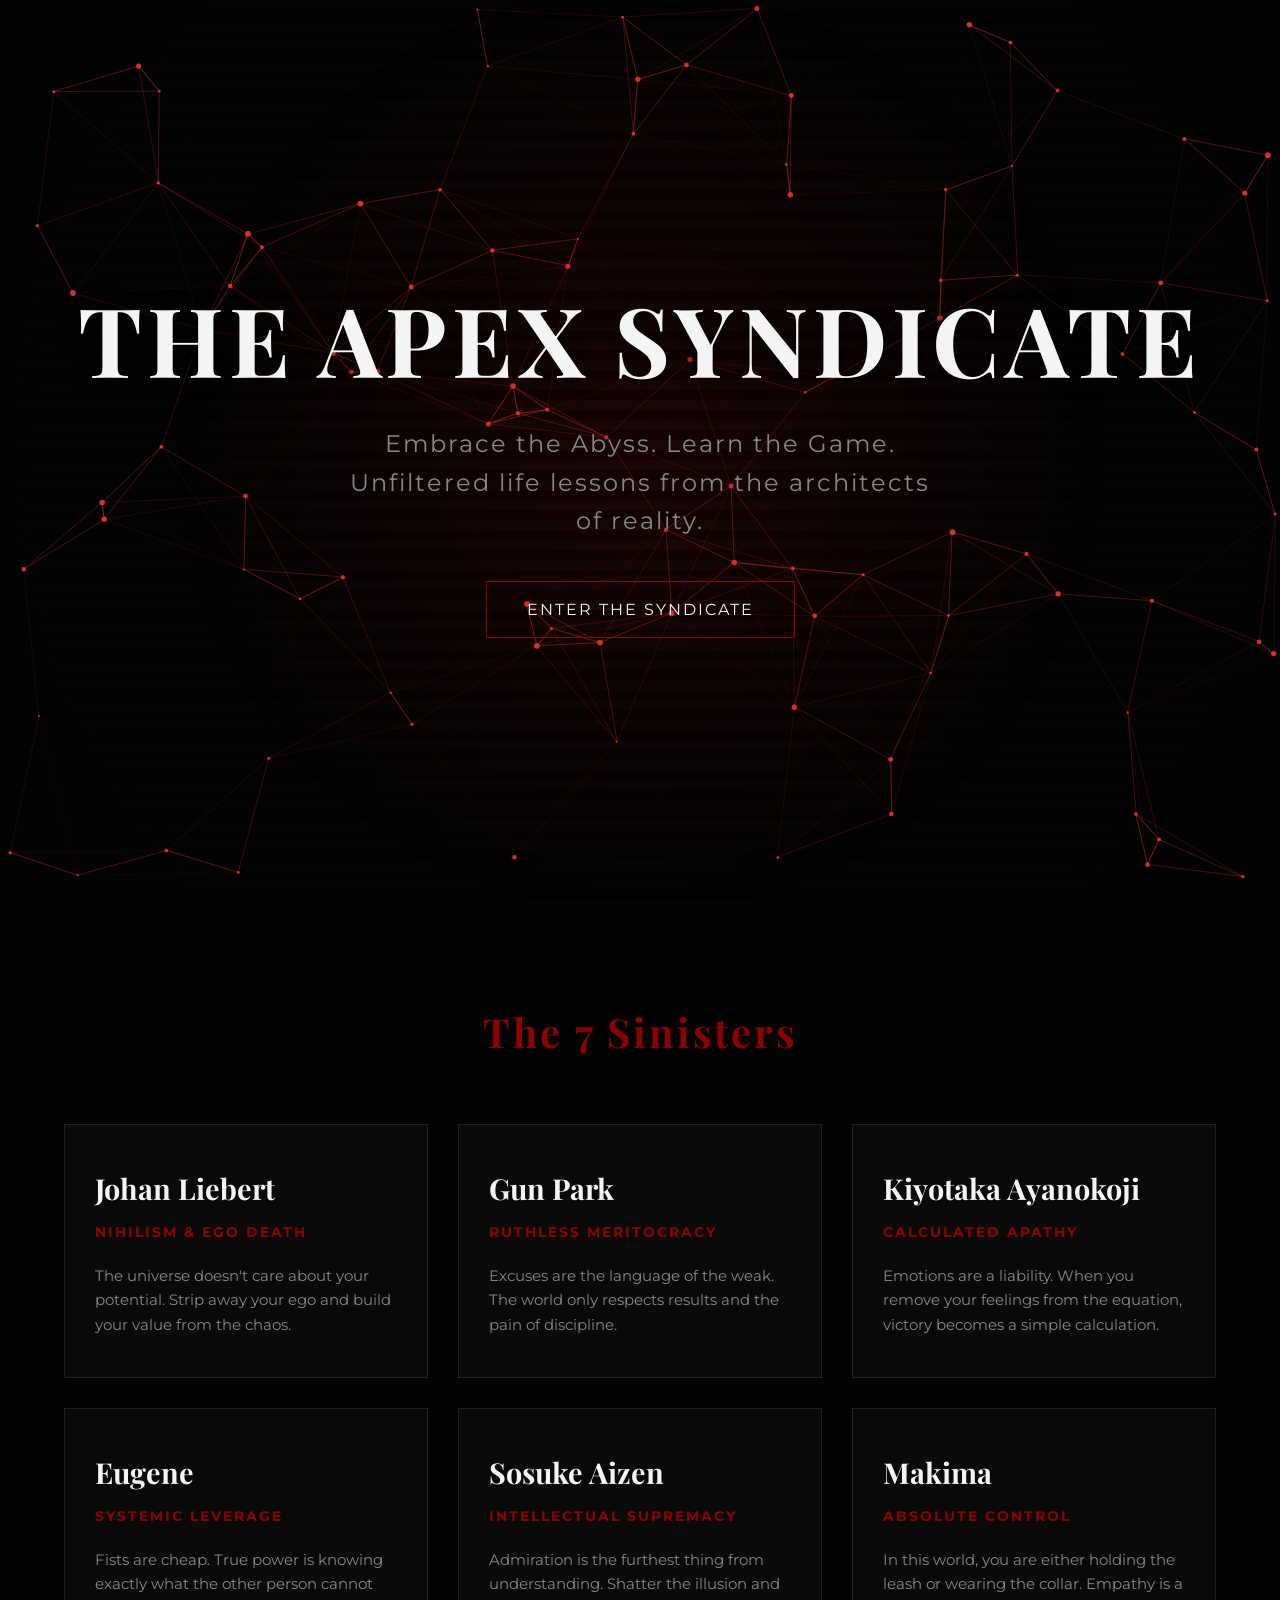
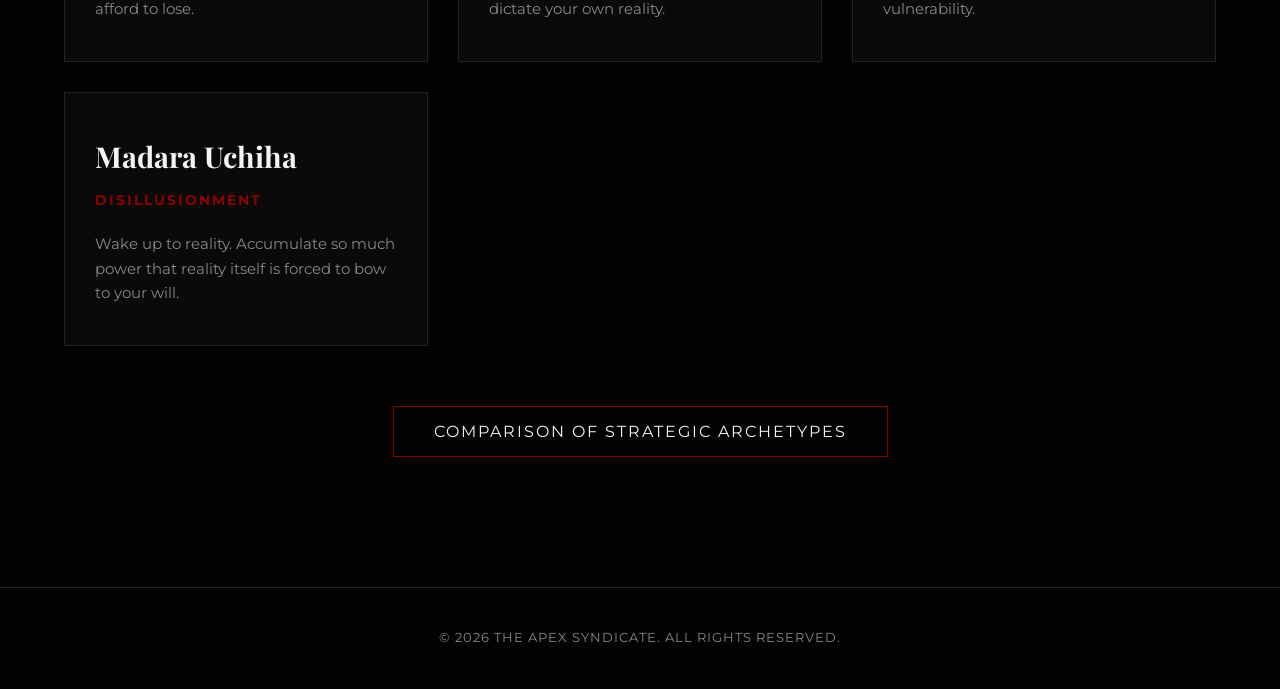
==== index.html @ 68fc1588 "Rename Syndicate.html to index.html" ====
<!DOCTYPE html>
<html lang="en">

<head>
    <meta charset="UTF-8">
    <meta name="viewport" content="width=device-width, initial-scale=1.0">
    <title>The Apex Syndicate | Reality Architects</title>
    <link rel="stylesheet" href="styles.css">
</head>

<body>

    <div class="mist-container"></div>

    <section class="hero">
        <h1>The Apex Syndicate</h1>
        <p>Embrace the Abyss. Learn the Game. Unfiltered life lessons from the architects of reality.</p>
        <a href="#roster" class="btn">Enter the Syndicate</a>
    </section>

    <section id="roster" class="roster-section">
        <h2 class="section-title scroll-target">The 7 Sinisters</h2>
        <div class="grid">
            <a href="Johan.html" class="card scroll-target" style="text-decoration: none; color: inherit; display: block; cursor: pointer;">
                <h3>Johan Liebert</h3>
                <h4>Nihilism & Ego Death</h4>
                <p>The universe doesn't care about your potential. Strip away your ego and build your value from the
                    chaos.</p>
            </a>
            <a href="Gun.html" class="card scroll-target" style="text-decoration: none; color: inherit; display: block; cursor: pointer;">
                <h3>Gun Park</h3>
                <h4>Ruthless Meritocracy</h4>
                <p>Excuses are the language of the weak. The world only respects results and the pain of discipline.</p>
            </a>
            <a href="Ayanokoji.html" class="card scroll-target" style="text-decoration: none; color: inherit; display: block; cursor: pointer;">
                <h3>Kiyotaka Ayanokoji</h3>
                <h4>Calculated Apathy</h4>
                <p>Emotions are a liability. When you remove your feelings from the equation, victory becomes a simple
                    calculation.</p>
            </a>
            <a href="Eugene.html" class="card scroll-target" style="text-decoration: none; color: inherit; display: block; cursor: pointer;">
                <h3>Eugene</h3>
                <h4>Systemic Leverage</h4>
                <p>Fists are cheap. True power is knowing exactly what the other person cannot afford to lose.</p>
            </a>
            <a href="Aizen.html" class="card scroll-target" style="text-decoration: none; color: inherit; display: block; cursor: pointer;">
                <h3>Sosuke Aizen</h3>
                <h4>Intellectual Supremacy</h4>
                <p>Admiration is the furthest thing from understanding. Shatter the illusion and dictate your own
                    reality.</p>
            </a>
            <a href="Makima.html" class="card scroll-target" style="text-decoration: none; color: inherit; display: block; cursor: pointer;">
                <h3>Makima</h3>
                <h4>Absolute Control</h4>
                <p>In this world, you are either holding the leash or wearing the collar. Empathy is a vulnerability.
                </p>
            </a>
            <a href="Madara.html" class="card scroll-target" style="text-decoration: none; color: inherit; display: block; cursor: pointer;">
                <h3>Madara Uchiha</h3>
                <h4>Disillusionment</h4>
                <p>Wake up to reality. Accumulate so much power that reality itself is forced to bow to your will.</p>
            </a>
        </div>

        <!-- Button and hidden lessons section added below -->
        <div style="text-align: center; margin-top: 60px; margin-bottom: 30px;">
            <button id="learn-btn" class="btn">Comparison of Strategic Archetypes</button>
        </div>

        <div id="lessons-content" style="display: none; margin-top: 50px; border-top: 1px solid #333; padding-top: 40px; opacity: 0; transition: opacity 0.5s ease; padding-bottom: 40px;">
            <h3 style="text-align: center; color: var(--text-main); margin-bottom: 30px;">Comparison of Strategic Archetypes</h3>
            <div style="overflow-x: auto; max-width: 900px; margin: 0 auto;">
                <table style="width: 100%; border-collapse: collapse; background: rgba(15, 15, 15, 0.4); border: 1px solid #222;">
                    <thead>
                        <tr style="background: rgba(138, 3, 3, 0.15); border-bottom: 2px solid var(--accent-red);">
                            <th style="padding: 15px; text-align: left; color: #fff; font-family: 'Playfair Display', serif;">Character</th>
                            <th style="padding: 15px; text-align: left; color: #fff; font-family: 'Playfair Display', serif;">Power Source</th>
                            <th style="padding: 15px; text-align: left; color: #fff; font-family: 'Playfair Display', serif;">Primary Method</th>
                            <th style="padding: 15px; text-align: left; color: #fff; font-family: 'Playfair Display', serif;">Fatal Flaw</th>
                        </tr>
                    </thead>
                    <tbody>
                        <tr style="border-bottom: 1px solid #222;">
                            <td style="padding: 15px; color: var(--accent-red); font-weight: bold;">Johan</td>
                            <td style="padding: 15px; color: #b0b0b0;">Existential Void</td>
                            <td style="padding: 15px; color: #b0b0b0;">Psychological Erasure</td>
                            <td style="padding: 15px; color: #b0b0b0;">Desire for Proof of Existence</td>
                        </tr>
                        <tr style="border-bottom: 1px solid #222;">
                            <td style="padding: 15px; color: var(--accent-red); font-weight: bold;">Gun</td>
                            <td style="padding: 15px; color: #b0b0b0;">Physical Mastery</td>
                            <td style="padding: 15px; color: #b0b0b0;">Brutal Meritocracy</td>
                            <td style="padding: 15px; color: #b0b0b0;">Battle-Lust/Boredom</td>
                        </tr>
                        <tr style="border-bottom: 1px solid #222;">
                            <td style="padding: 15px; color: var(--accent-red); font-weight: bold;">Ayanokoji</td>
                            <td style="padding: 15px; color: #b0b0b0;">White Room Logic</td>
                            <td style="padding: 15px; color: #b0b0b0;">Utilitarian Manipulation</td>
                            <td style="padding: 15px; color: #b0b0b0;">Curiosity of the Heart</td>
                        </tr>
                        <tr style="border-bottom: 1px solid #222;">
                            <td style="padding: 15px; color: var(--accent-red); font-weight: bold;">Eugene</td>
                            <td style="padding: 15px; color: #b0b0b0;">Corporate Capital</td>
                            <td style="padding: 15px; color: #b0b0b0;">Financial/Legal Leverage</td>
                            <td style="padding: 15px; color: #b0b0b0;">Physical Frailty/Brother</td>
                        </tr>
                        <tr style="border-bottom: 1px solid #222;">
                            <td style="padding: 15px; color: var(--accent-red); font-weight: bold;">Aizen</td>
                            <td style="padding: 15px; color: #b0b0b0;">Transcendent Intellect</td>
                            <td style="padding: 15px; color: #b0b0b0;">Sensory Hypnosis</td>
                            <td style="padding: 15px; color: #b0b0b0;">Arrogance/Superiority</td>
                        </tr>
                        <tr style="border-bottom: 1px solid #222;">
                            <td style="padding: 15px; color: var(--accent-red); font-weight: bold;">Makima</td>
                            <td style="padding: 15px; color: #b0b0b0;">Conceptual Authority</td>
                            <td style="padding: 15px; color: #b0b0b0;">Grooming/Dependency</td>
                            <td style="padding: 15px; color: #b0b0b0;">Inability to see "Equals"</td>
                        </tr>
                        <tr>
                            <td style="padding: 15px; color: var(--accent-red); font-weight: bold;">Madara</td>
                            <td style="padding: 15px; color: #b0b0b0;">Mythic Willpower</td>
                            <td style="padding: 15px; color: #b0b0b0;">Long-term Resurrection</td>
                            <td style="padding: 15px; color: #b0b0b0;">Trusting the "Script" (Zetsu)</td>
                        </tr>
                    </tbody>
                </table>
            </div>
        </div>
    </section>

    <footer>
        <p>&copy; 2026 THE APEX SYNDICATE. ALL RIGHTS RESERVED.</p>
    </footer>

    <script src="scripts.js"></script>
</body>

</html>
---- styles.css ----
@import url('https://fonts.googleapis.com/css2?family=Montserrat:wght@300;400;700;900&family=Playfair+Display:ital,wght@0,400;0,700;1,400&display=swap');

:root {
    --bg-color: #030303;
    --text-main: #f4f4f4;
    --text-muted: #888888;
    --accent-red: #8a0303;
    --mist-color: rgba(20, 20, 20, 0.8);
    /* Added a premium easing curve for all animations */
    --premium-ease: cubic-bezier(0.16, 1, 0.3, 1);
}

* {
    margin: 0;
    padding: 0;
    box-sizing: border-box;
}

/* Added smooth scrolling for the anchor links */
html {
    scroll-behavior: smooth;
}

body {
    background-color: var(--bg-color);
    color: var(--text-main);
    font-family: 'Montserrat', sans-serif;
    overflow-x: hidden;
    line-height: 1.6;
}

/* Animated Mist Background */
.mist-container {
    position: fixed;
    top: 0;
    left: 0;
    width: 100vw;
    height: 100vh;
    pointer-events: none;
    z-index: -1;
    background: radial-gradient(circle at center, transparent 0%, var(--bg-color) 80%),
        repeating-linear-gradient(0deg, transparent, transparent 10px, rgba(255, 255, 255, 0.02) 10px, rgba(255, 255, 255, 0.02) 20px);
    animation: mistDrift 20s infinite alternate ease-in-out;
}

@keyframes mistDrift {
    0% {
        transform: scale(1) translate(0, 0);
        opacity: 0.5;
    }

    100% {
        transform: scale(1.1) translate(-20px, 15px);
        opacity: 0.8;
    }
}

/* Navigation (From Johan.html) */
nav {
    padding: 30px 5%;
    position: absolute;
    top: 0;
    left: 0;
    width: 100%;
    z-index: 100;
}

nav a {
    color: var(--text-muted);
    text-decoration: none;
    font-size: 0.9rem;
    text-transform: uppercase;
    letter-spacing: 2px;
    transition: color 0.3s ease;
}

nav a:hover {
    color: var(--text-main);
}

/* --- HERO SECTION ANIMATIONS --- */
.hero {
    height: 100vh;
    display: flex;
    flex-direction: column;
    justify-content: center;
    align-items: center;
    text-align: center;
    padding: 0 20px;
    background: radial-gradient(circle at 50% 50%, rgba(138, 3, 3, 0.15) 0%, transparent 60%);
}

/* Hero variation for content pages (from Johan.html) */
.hero-content {
    height: 85vh;
}

/* Keyframes for Hero Entrance */
@keyframes fadeUp {
    0% {
        opacity: 0;
        transform: translateY(30px);
        filter: blur(4px);
    }

    100% {
        opacity: 1;
        transform: translateY(0);
        filter: blur(0);
    }
}

.hero h1 {
    font-family: 'Playfair Display', serif;
    font-size: clamp(3rem, 8vw, 6rem);
    text-transform: uppercase;
    letter-spacing: 5px;
    margin-bottom: 10px;
    text-shadow: 0 0 20px rgba(0, 0, 0, 0.8);
    /* Apply animation */
    animation: fadeUp 1.2s var(--premium-ease) forwards;
    opacity: 0;
}

/* Content specific heading format */
.hero-content h1 {
    font-size: clamp(3rem, 7vw, 6rem);
    margin-bottom: 5px;
}

.hero h2 {
    font-family: 'Playfair Display', serif;
    font-size: clamp(1.2rem, 2vw, 2rem);
    color: var(--accent-red);
    font-style: italic;
    margin-bottom: 25px;
    animation: fadeUp 1.2s var(--premium-ease) 0.2s forwards;
    opacity: 0;
}

.hero p {
    font-size: clamp(1rem, 2vw, 1.5rem);
    color: var(--text-muted);
    letter-spacing: 2px;
    margin-bottom: 40px;
    max-width: 600px;
    /* Staggered delay */
    animation: fadeUp 1.2s var(--premium-ease) 0.3s forwards;
    opacity: 0;
}

.btn {
    padding: 15px 40px;
    border: 1px solid var(--accent-red);
    background: transparent;
    color: var(--text-main);
    font-family: 'Montserrat', sans-serif;
    font-size: 1rem;
    text-transform: uppercase;
    letter-spacing: 2px;
    cursor: pointer;
    transition: all 0.4s var(--premium-ease);
    text-decoration: none;
    /* Staggered delay */
    animation: fadeUp 1.2s var(--premium-ease) 0.6s forwards;
    opacity: 0;
}

.btn:hover {
    background: var(--accent-red);
    box-shadow: 0 0 20px rgba(138, 3, 3, 0.6);
    transform: translateY(-2px);
}

/* --- ROSTER SECTION --- */
.roster-section {
    padding: 100px 5%;
    max-width: 1400px;
    margin: 0 auto;
}

.section-title {
    text-align: center;
    font-family: 'Playfair Display', serif;
    font-size: 2.5rem;
    margin-bottom: 60px;
    color: var(--accent-red);
    letter-spacing: 3px;
    /* Scroll reveal initial state */
    opacity: 0;
    transform: translateY(20px);
    transition: all 1s var(--premium-ease);
}

.grid {
    display: grid;
    grid-template-columns: repeat(auto-fit, minmax(300px, 1fr));
    gap: 30px;
}

.card {
    background: rgba(15, 15, 15, 0.6);
    border: 1px solid #222;
    padding: 40px 30px;
    position: relative;
    overflow: hidden;
    /* Scroll reveal initial state */
    opacity: 0;
    transform: translateY(40px) scale(0.98);
    transition: transform 0.6s var(--premium-ease),
        border-color 0.4s ease,
        box-shadow 0.4s ease,
        opacity 0.8s ease;
}

/* Class added by JavaScript when element is scrolled into view */
.is-visible,
.card.is-visible,
.section-title.is-visible {
    opacity: 1 !important;
    transform: translateY(0) scale(1) !important;
}

.card::before {
    content: '';
    position: absolute;
    top: 0;
    left: 0;
    width: 100%;
    height: 2px;
    background: var(--accent-red);
    transform: scaleX(0);
    transform-origin: left;
    transition: transform 0.6s var(--premium-ease);
}

/* Enhanced Hover State */
.card:hover {
    transform: translateY(-8px);
    border-color: rgba(138, 3, 3, 0.5);
    box-shadow: 0 15px 30px rgba(0, 0, 0, 0.8), 0 0 15px rgba(138, 3, 3, 0.15);
    background: rgba(20, 20, 20, 0.8);
}

.card:hover::before {
    transform: scaleX(1);
}

.card h3 {
    font-size: 1.8rem;
    margin-bottom: 10px;
    font-family: 'Playfair Display', serif;
    transition: color 0.3s ease;
}

.card:hover h3 {
    color: #ffffff;
}

.card h4 {
    color: var(--accent-red);
    font-size: 0.9rem;
    text-transform: uppercase;
    letter-spacing: 2px;
    margin-bottom: 20px;
}

.card p {
    color: var(--text-muted);
    font-size: 0.95rem;
    transition: color 0.3s ease;
}

.card:hover p {
    color: #d1d1d1;
}

/* --- CONTENT SECTION (For character pages like Johan.html) --- */
.content-container {
    max-width: 900px;
    margin: 0 auto;
    padding: 40px 5% 100px;
}

.article-section {
    margin-bottom: 70px;
    opacity: 0;
    transform: translateY(40px);
    transition: all 1s var(--premium-ease);
}

.article-section h3 {
    font-family: 'Playfair Display', serif;
    font-size: 2.2rem;
    color: var(--accent-red);
    margin-bottom: 30px;
    position: relative;
    padding-bottom: 12px;
    letter-spacing: 2px;
}

.article-section h3::after {
    content: '';
    position: absolute;
    left: 0;
    bottom: 0;
    height: 2px;
    width: 80px;
    background: var(--accent-red);
}

.subsection {
    margin-bottom: 35px;
    background: rgba(15, 15, 15, 0.4);
    border: 1px solid #1a1a1a;
    padding: 25px 35px;
    border-left: 3px solid transparent;
    transition: border-left 0.4s ease, background 0.4s ease;
}

.subsection:hover {
    border-left: 3px solid var(--accent-red);
    background: rgba(20, 20, 20, 0.6);
}

.subsection h4 {
    font-size: 1.15rem;
    color: #ffffff;
    font-weight: 700;
    margin-bottom: 12px;
    letter-spacing: 1px;
    text-transform: uppercase;
}

.subsection p {
    color: #b0b0b0;
    font-size: 1.05rem;
    line-height: 1.8;
}

/* Conclusion Block */
.conclusion-block {
    background: rgba(138, 3, 3, 0.08);
    border-left: 4px solid var(--accent-red);
    padding: 40px;
    margin-top: 60px;
    font-family: 'Playfair Display', serif;
    font-size: 1.35rem;
    font-style: italic;
    color: var(--text-main);
    line-height: 1.8;
    opacity: 0;
    transform: translateY(40px);
    transition: all 1s var(--premium-ease);
}

/* Footer */
footer {
    text-align: center;
    padding: 40px 20px;
    border-top: 1px solid #222;
    color: var(--text-muted);
    font-size: 0.8rem;
    letter-spacing: 1px;
}
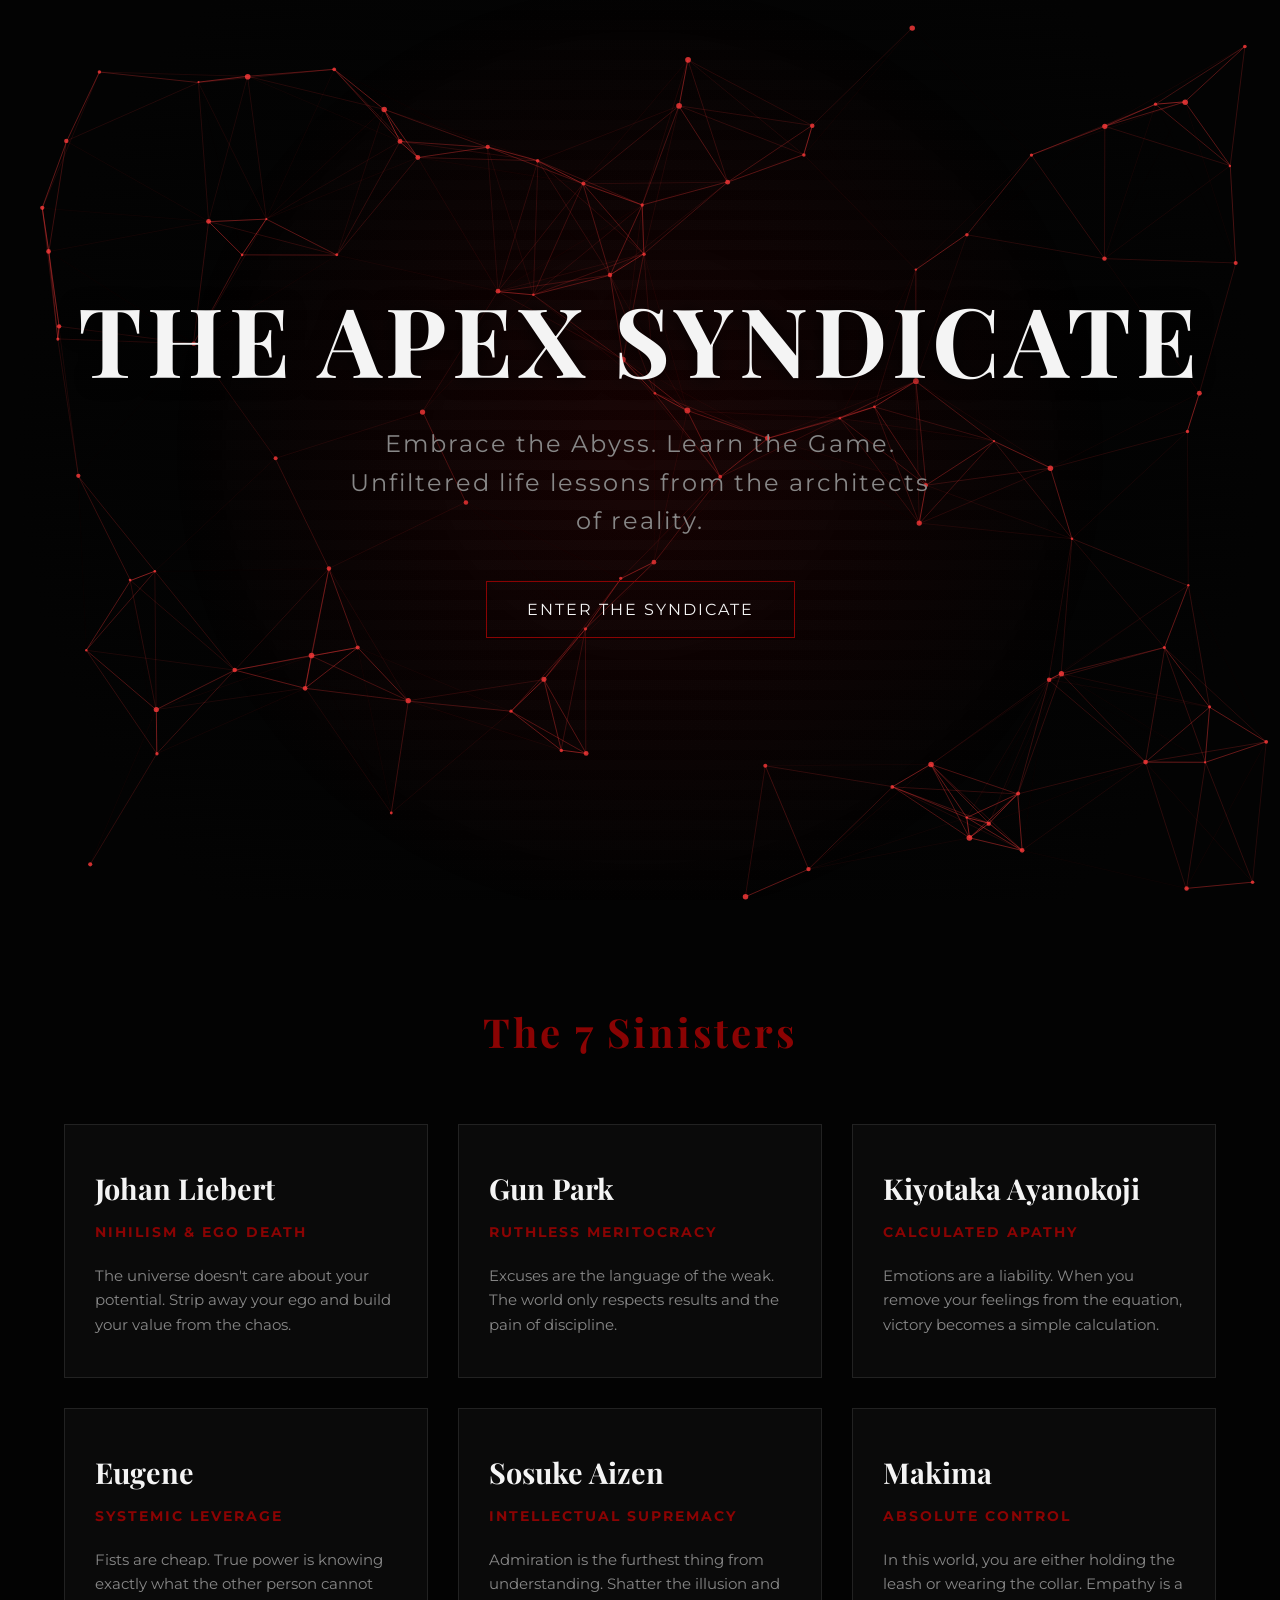
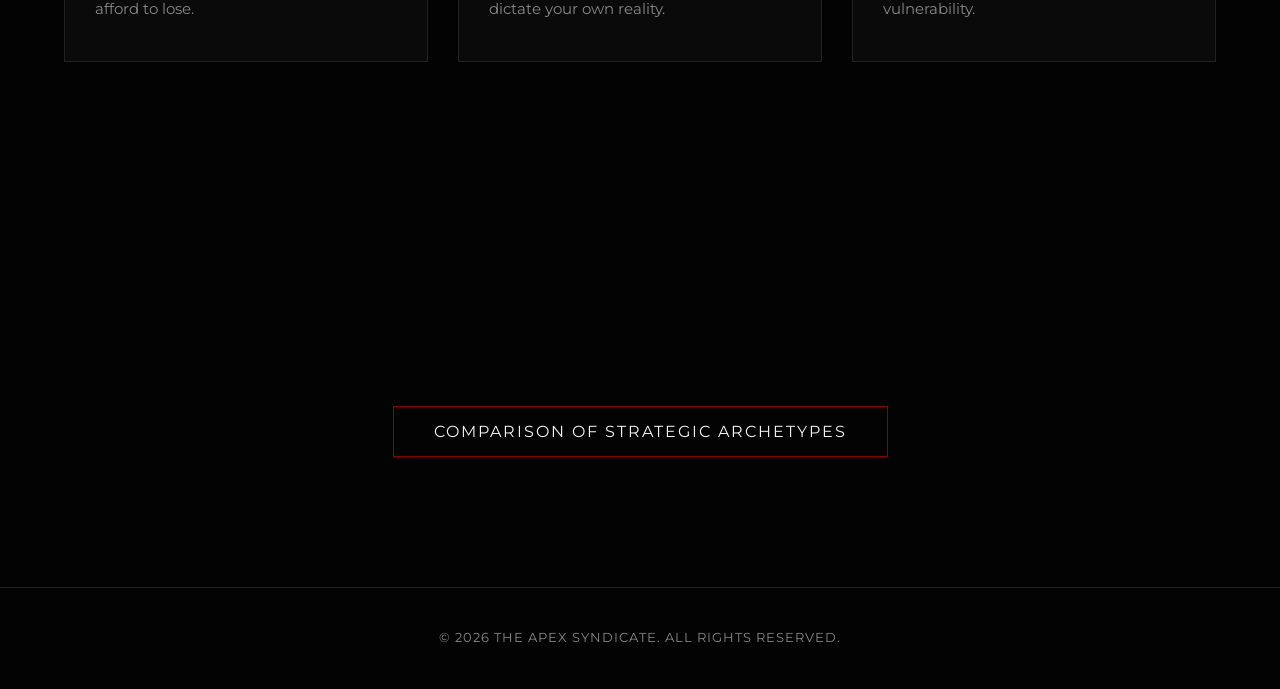
==== commit 24f6d5ab: "Update index.html" ====
--- a/index.html
+++ b/index.html
@@ -6,6 +6,7 @@
     <meta name="viewport" content="width=device-width, initial-scale=1.0">
     <title>The Apex Syndicate | Reality Architects</title>
     <link rel="stylesheet" href="styles.css">
+    <link rel="icon/png" href="favicon.png">
 </head>
 
 <body>
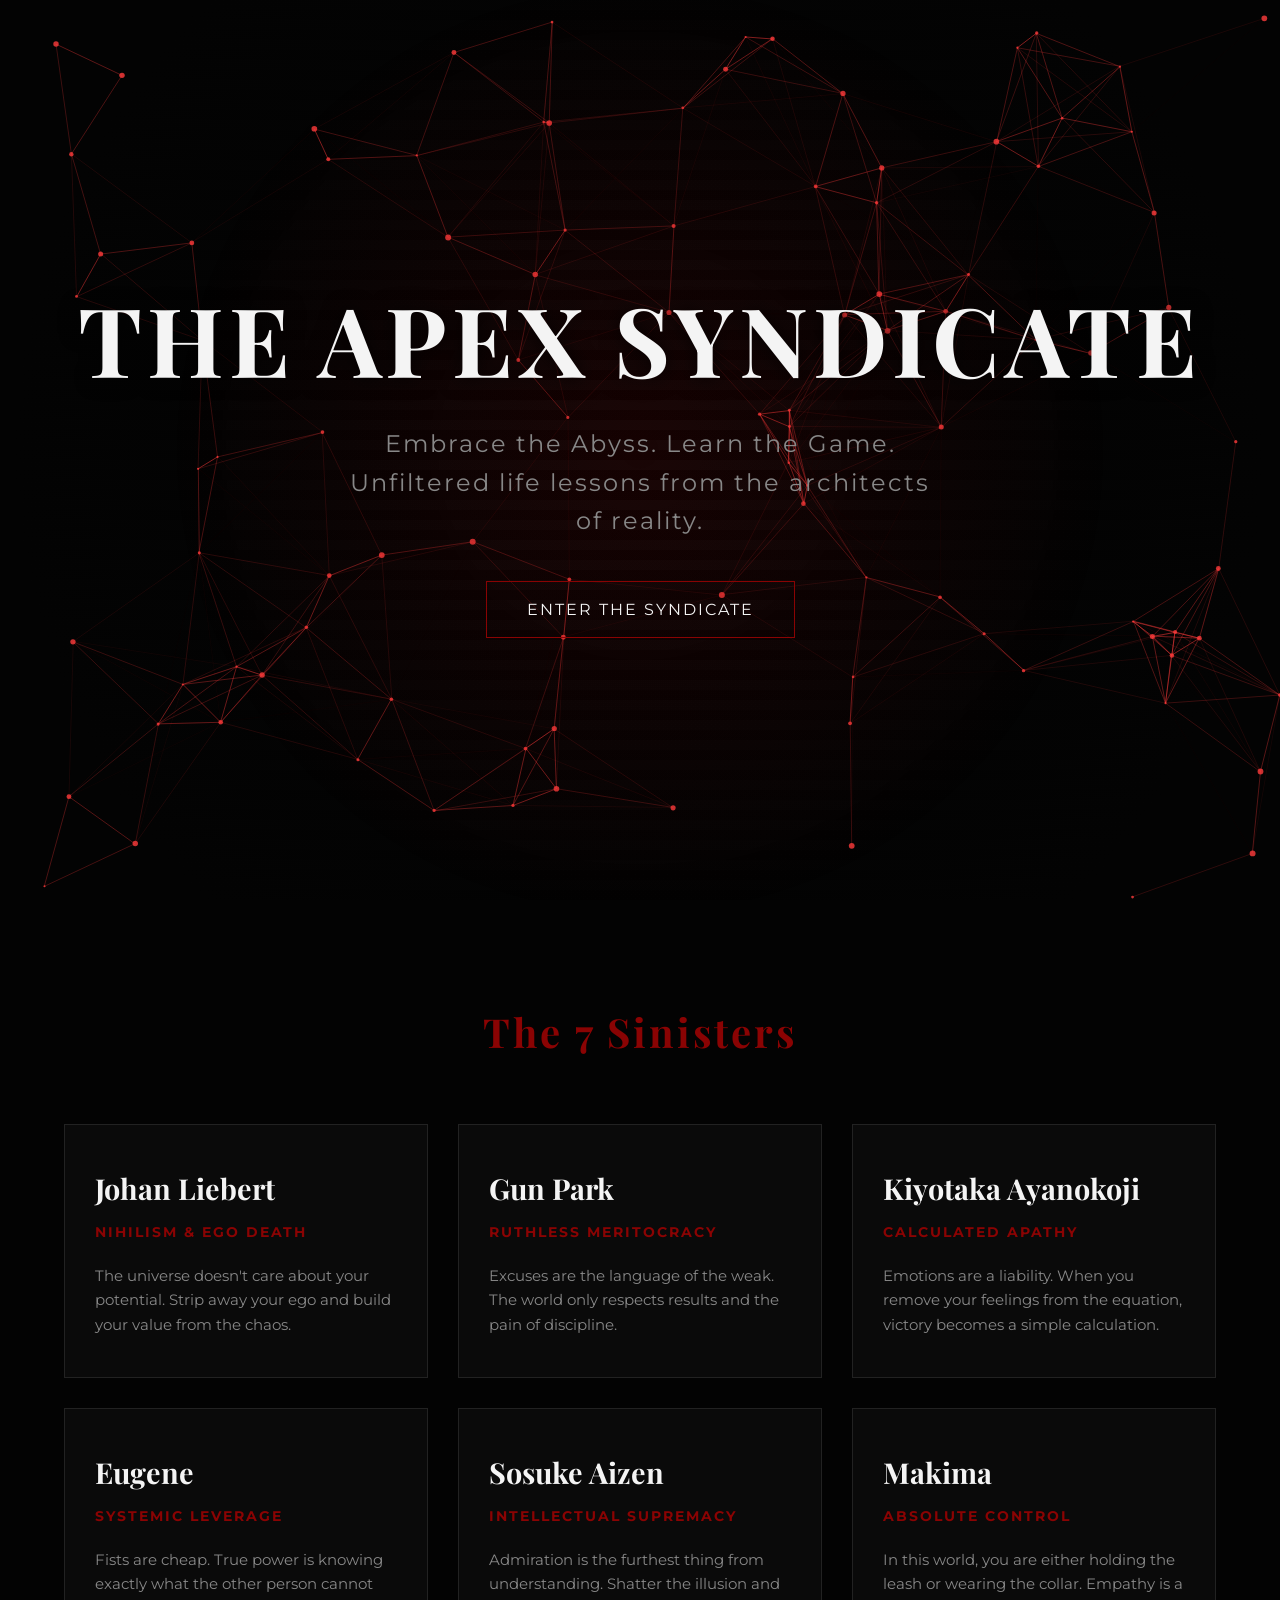
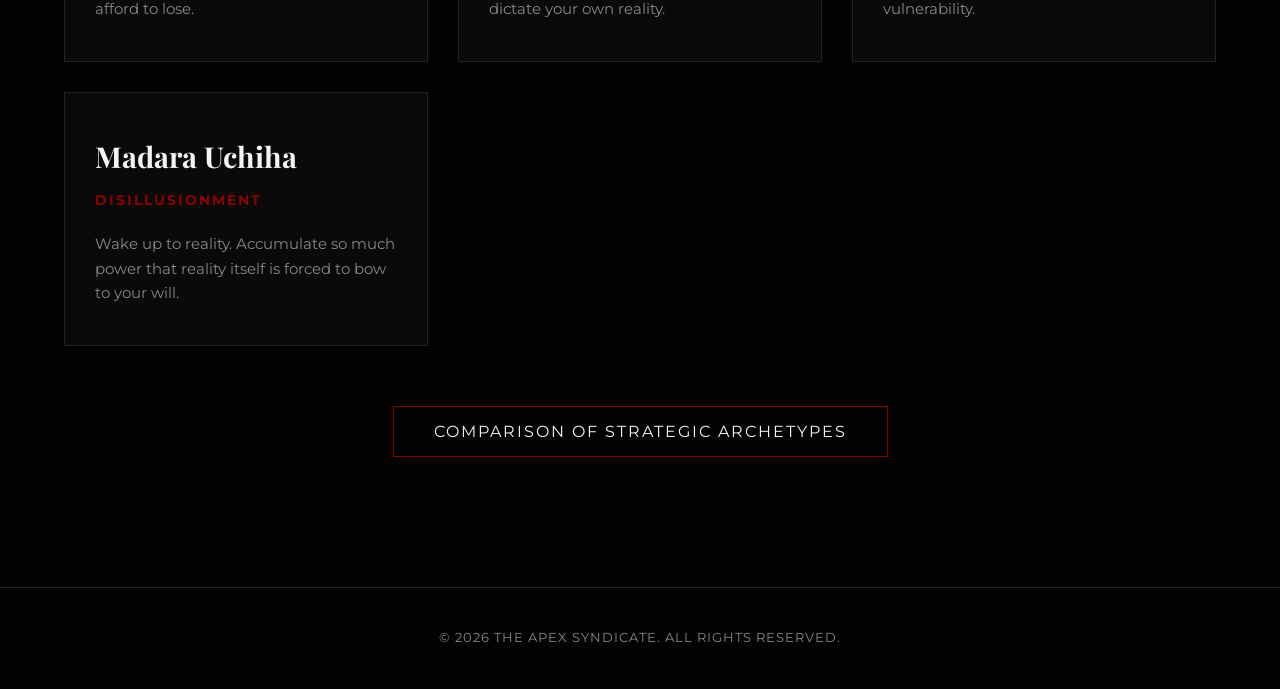
==== commit 1e157b05: "Update index.html" ====
--- a/index.html
+++ b/index.html
@@ -6,7 +6,7 @@
     <meta name="viewport" content="width=device-width, initial-scale=1.0">
     <title>The Apex Syndicate | Reality Architects</title>
     <link rel="stylesheet" href="styles.css">
-    <link rel="icon/png" href="favicon.png">
+    <link rel="icon" type="image/png" href="favicon.png">
 </head>
 
 <body>
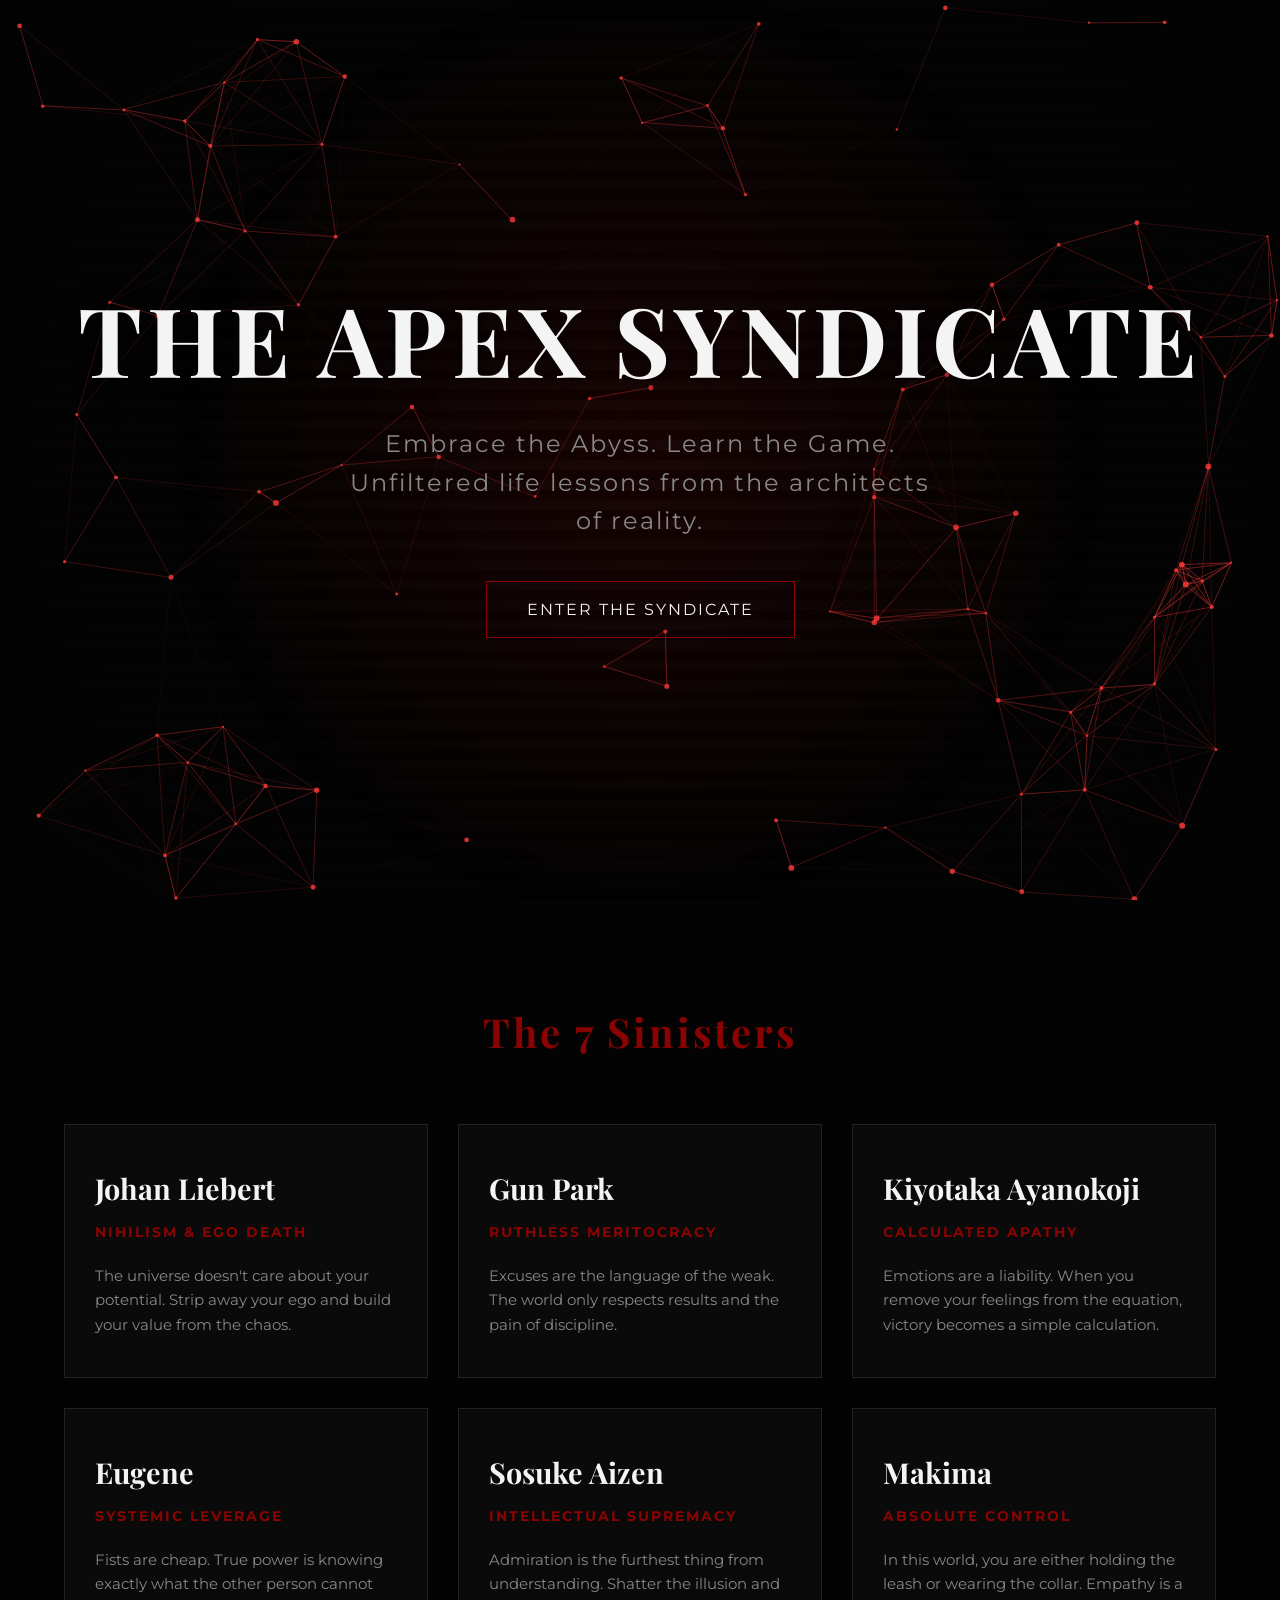
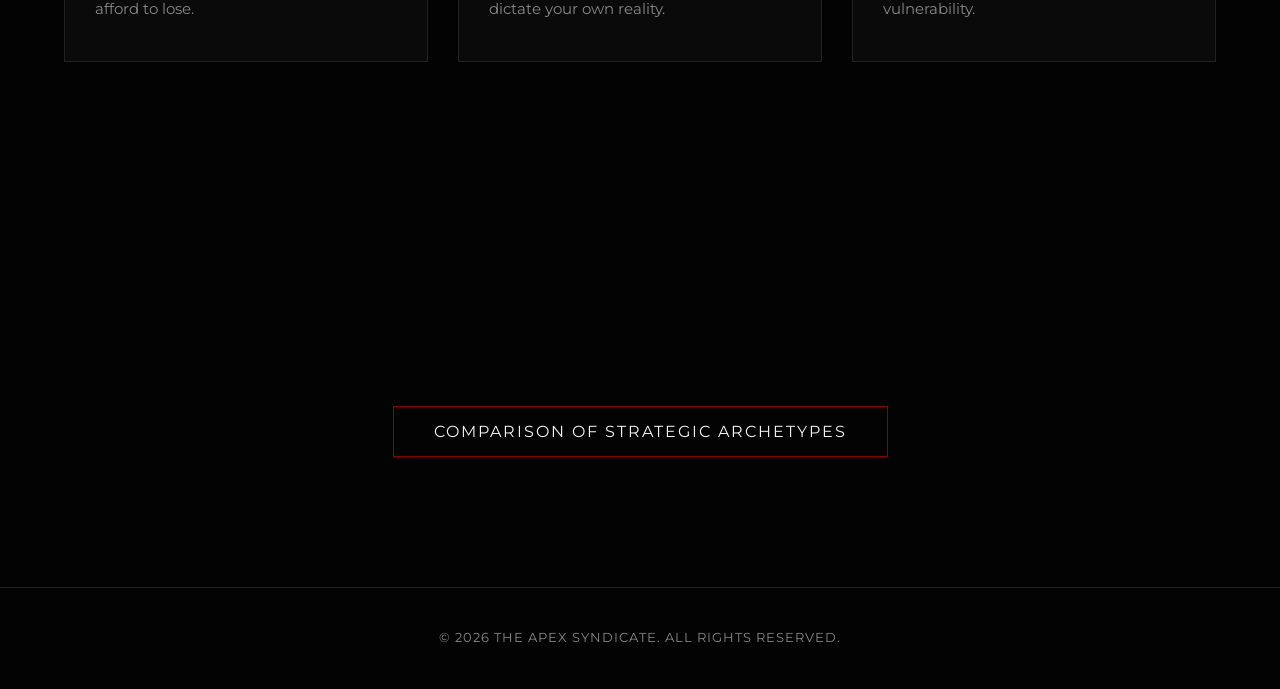
==== commit 6eb80777: "Update index.html" ====
--- a/index.html
+++ b/index.html
@@ -7,6 +7,19 @@
     <title>The Apex Syndicate | Reality Architects</title>
     <link rel="stylesheet" href="styles.css">
     <link rel="icon" type="image/png" href="favicon.png">
+    <meta name="title" content="The Apex Syndicate | Dark Psychology & Mastermind Strategies">
+    <meta name="description" content="Master the unfiltered life lessons and psychological strategies of the architects of reality. Decode the manipulation, stoicism, and power of the 7 Sinisters.">
+    <meta name="keywords" content="anime psychology, dark psychology, Johan Liebert philosophy, Ayanokoji manipulation, Gun Park training, mastermind strategies">
+
+    <meta property="og:type" content="website">
+    <meta property="og:url" content="https://gulshan-singh-gs.github.io/The-Apex-Syndicate/">
+    <meta property="og:title" content="The Apex Syndicate | Dark Psychology & Mastermind Strategies">
+    <meta property="og:description" content="Master the unfiltered life lessons and psychological strategies of the architects of reality. Decode the manipulation, stoicism, and power of the 7 Sinisters.">
+
+    <meta property="twitter:card" content="summary_large_image">
+    <meta property="twitter:url" content="https://gulshan-singh-gs.github.io/The-Apex-Syndicate/">
+    <meta property="twitter:title" content="The Apex Syndicate | Dark Psychology & Mastermind Strategies">
+    <meta property="twitter:description" content="Master the unfiltered life lessons and psychological strategies of the architects of reality. Decode the manipulation, stoicism, and power of the 7 Sinisters.">
 </head>
 
 <body>
